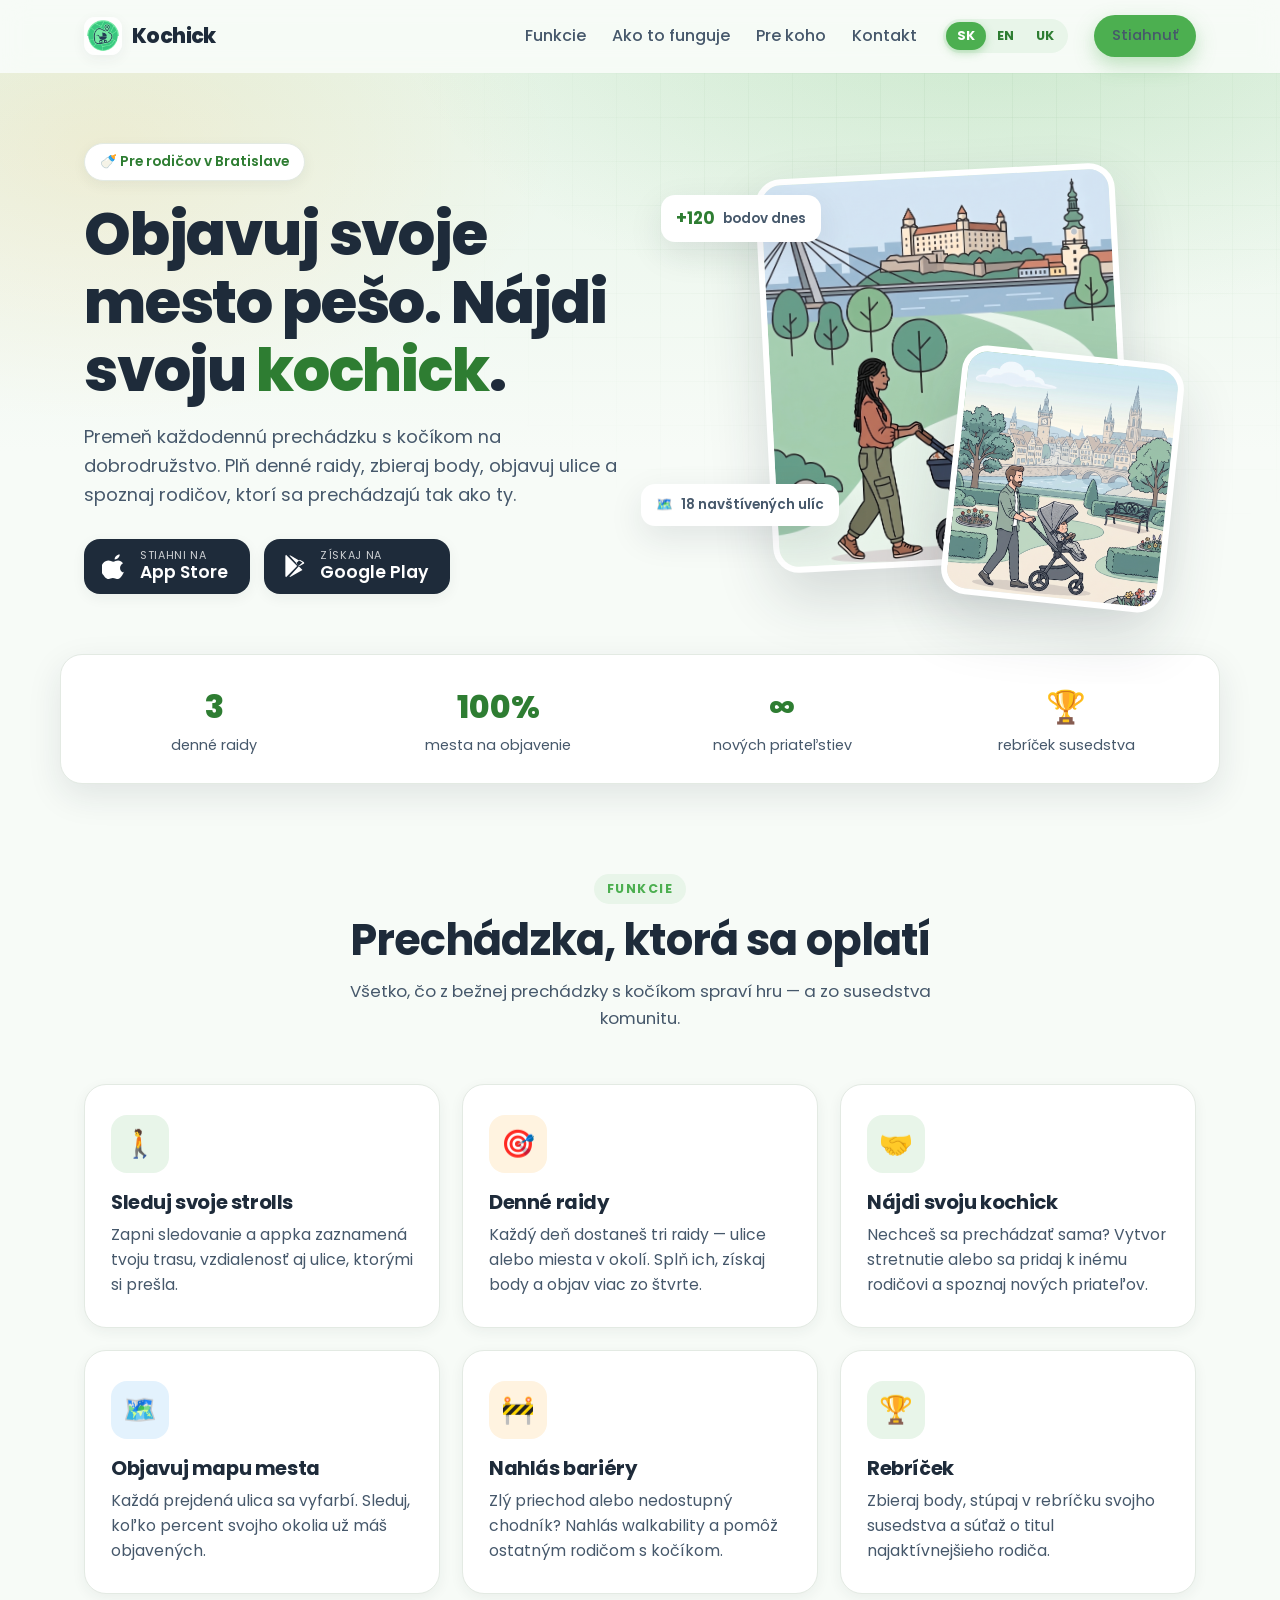
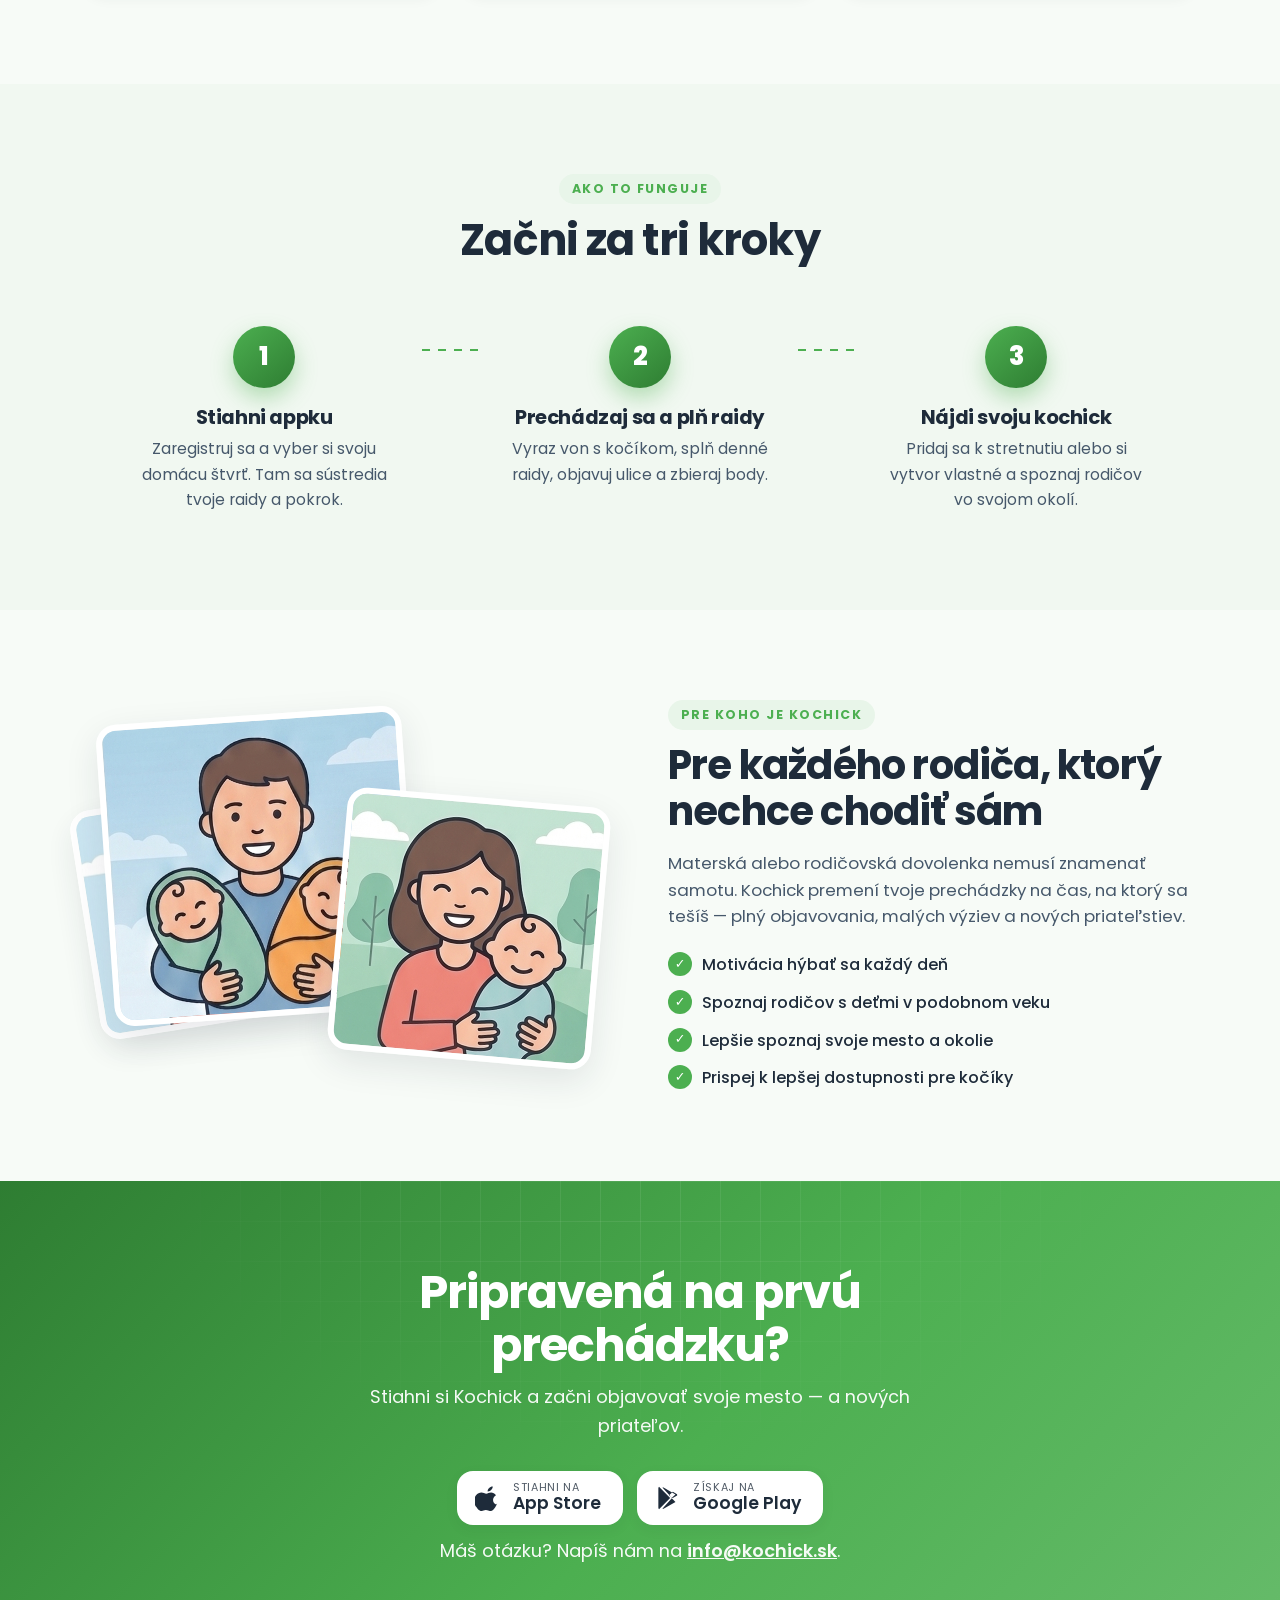
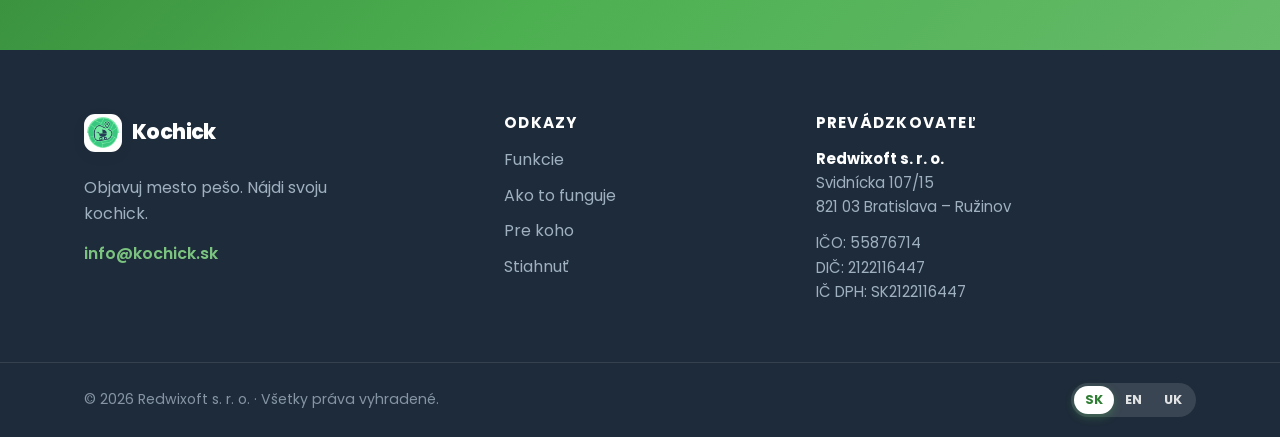
==== index.html @ a40fb98b "Init" ====
<!DOCTYPE html>
<html lang="sk">
<head>
  <meta charset="UTF-8" />
  <meta name="viewport" content="width=device-width, initial-scale=1.0" />
  <title>Kochick — Objavuj svoje mesto pešo</title>
  <meta name="description" data-i18n="meta.description"
        content="Kochick je hravá appka pre rodičov s kočíkom. Prechádzaj sa, plň denné raidy, objavuj mesto a nájdi svoju kochick — parťáčku na prechádzky." />
  <link rel="icon" type="image/png" href="assets/img/favicon.png" />

  <!-- Fonts -->
  <link rel="preconnect" href="https://fonts.googleapis.com" />
  <link rel="preconnect" href="https://fonts.gstatic.com" crossorigin />
  <link href="https://fonts.googleapis.com/css2?family=Poppins:wght@400;500;600;700;800&family=Nunito:wght@400;600;700;800&display=swap" rel="stylesheet" />

  <link rel="stylesheet" href="assets/css/styles.css" />
</head>
<body>

  <!-- ============ NAVBAR ============ -->
  <header class="nav" id="nav">
    <div class="container nav__inner">
      <a href="#top" class="brand">
        <img src="assets/img/logo.png" alt="Kochick" class="brand__logo" />
        <span class="brand__name">Kochick</span>
      </a>

      <nav class="nav__links" id="navLinks">
        <a href="#features" data-i18n="nav.features">Funkcie</a>
        <a href="#how" data-i18n="nav.how">Ako to funguje</a>
        <a href="#who" data-i18n="nav.who">Pre koho</a>
        <a href="#contact" data-i18n="nav.contact">Kontakt</a>

        <div class="lang" role="group" aria-label="Language">
          <button class="lang__btn" data-lang="sk">SK</button>
          <button class="lang__btn" data-lang="en">EN</button>
          <button class="lang__btn" data-lang="uk">UK</button>
        </div>

        <a href="#download" class="btn btn--primary btn--sm nav__cta" data-i18n="nav.download">Stiahnuť</a>
      </nav>

      <button class="nav__toggle" id="navToggle" aria-label="Menu">
        <span></span><span></span><span></span>
      </button>
    </div>
  </header>

  <main id="top">

    <!-- ============ HERO ============ -->
    <section class="hero">
      <div class="hero__bg" aria-hidden="true"></div>
      <div class="container hero__inner">
        <div class="hero__copy reveal">
          <span class="pill" data-i18n="hero.pill">🍼 Pre rodičov v Bratislave</span>
          <h1 class="hero__title" data-i18n="hero.title">Objavuj svoje mesto pešo. Nájdi svoju <span class="accent">kochick</span>.</h1>
          <p class="hero__sub" data-i18n="hero.sub">
            Premeň každodennú prechádzku s kočíkom na dobrodružstvo. Plň denné raidy, zbieraj body,
            objavuj ulice a spoznaj rodičov, ktorí sa prechádzajú tak ako ty.
          </p>

          <div class="store-row">
            <!-- IOS button — comment out this whole block to hide when only Android is ready -->
            <a class="store-btn" data-store="ios" href="#" aria-label="App Store">
              <svg viewBox="0 0 24 24" aria-hidden="true"><path d="M16.365 1.43c0 1.14-.42 2.2-1.26 3.05-.99 1-2.15 1.58-3.4 1.48-.15-1.12.4-2.28 1.2-3.06.87-.86 2.3-1.5 3.46-1.47zM20.5 17.02c-.6 1.38-.9 1.99-1.66 3.2-1.07 1.7-2.58 3.82-4.46 3.83-1.66.02-2.09-1.08-4.35-1.07-2.26.01-2.73 1.09-4.4 1.07-1.87-.02-3.3-1.93-4.37-3.63C-1.16 17.9-1.48 12.4.98 9.48c1.24-1.5 3.2-2.45 4.98-2.45 1.82 0 2.96 1.08 4.46 1.08 1.46 0 2.35-1.08 4.46-1.08 1.6 0 3.29.87 4.5 2.38-3.95 2.16-3.31 7.8.12 8.61z"/></svg>
              <span><small data-i18n="store.iosSmall">Stiahni na</small><strong>App Store</strong></span>
            </a>
            <!-- /IOS -->

            <!-- ANDROID button — comment out this whole block to hide when only iOS is ready -->
            <a class="store-btn" data-store="android" href="#" aria-label="Google Play">
              <svg viewBox="0 0 24 24" aria-hidden="true"><path d="M3.6 1.8c-.3.2-.5.6-.5 1.1v18.2c0 .5.2.9.5 1.1l.1.1L14 12.1v-.2L3.7 1.7l-.1.1zm11.9 10.5l3.4 3.4-11 6.3c-.4.2-.8.1-1.1 0l8.7-9.7zm0-.6L6.8 2.4c.3-.2.7-.2 1.1 0l11 6.3-3.4 3zm.9.3l3.6-2c.7-.4.7-1.4 0-1.8l-3.5-2-3.7 3.4 3.6 2.4z"/></svg>
              <span><small data-i18n="store.androidSmall">Získaj na</small><strong>Google Play</strong></span>
            </a>
            <!-- /ANDROID -->
          </div>
        </div>

        <div class="hero__art reveal">
          <div class="hero__phone">
            <img src="assets/img/hero-woman.png" alt="" class="hero__scene hero__scene--front" />
            <img src="assets/img/hero-man.png" alt="" class="hero__scene hero__scene--back" />
          </div>
          <div class="float-badge float-badge--1"><strong>+120</strong><span data-i18n="hero.badgePoints">bodov dnes</span></div>
          <div class="float-badge float-badge--2">🗺️ <span data-i18n="hero.badgeStreets">18 navštívených ulíc</span></div>
        </div>
      </div>
    </section>

    <!-- ============ STATS STRIP ============ -->
    <section class="stats">
      <div class="container stats__inner">
        <div class="stat reveal"><strong>3</strong><span data-i18n="stats.raids">denné raidy</span></div>
        <div class="stat reveal"><strong>100%</strong><span data-i18n="stats.map">mesta na objavenie</span></div>
        <div class="stat reveal"><strong>∞</strong><span data-i18n="stats.friends">nových priateľstiev</span></div>
        <div class="stat reveal"><strong>🏆</strong><span data-i18n="stats.rank">rebríček susedstva</span></div>
      </div>
    </section>

    <!-- ============ FEATURES ============ -->
    <section class="section" id="features">
      <div class="container">
        <div class="section__head reveal">
          <span class="eyebrow" data-i18n="features.eyebrow">Funkcie</span>
          <h2 data-i18n="features.title">Prechádzka, ktorá sa oplatí</h2>
          <p data-i18n="features.sub">Všetko, čo z bežnej prechádzky s kočíkom spraví hru — a zo susedstva komunitu.</p>
        </div>

        <div class="grid">
          <article class="card reveal">
            <div class="card__icon card__icon--green">🚶</div>
            <h3 data-i18n="feat.strolls.t">Sleduj svoje strolls</h3>
            <p data-i18n="feat.strolls.d">Zapni sledovanie a appka zaznamená tvoju trasu, vzdialenosť aj ulice, ktorými si prešla.</p>
          </article>

          <article class="card reveal">
            <div class="card__icon card__icon--orange">🎯</div>
            <h3 data-i18n="feat.raids.t">Denné raidy</h3>
            <p data-i18n="feat.raids.d">Každý deň dostaneš tri raidy — ulice alebo miesta v okolí. Splň ich, získaj body a objav viac zo štvrte.</p>
          </article>

          <article class="card reveal">
            <div class="card__icon card__icon--green">🤝</div>
            <h3 data-i18n="feat.meetups.t">Nájdi svoju kochick</h3>
            <p data-i18n="feat.meetups.d">Nechceš sa prechádzať sama? Vytvor stretnutie alebo sa pridaj k inému rodičovi a spoznaj nových priateľov.</p>
          </article>

          <article class="card reveal">
            <div class="card__icon card__icon--blue">🗺️</div>
            <h3 data-i18n="feat.map.t">Objavuj mapu mesta</h3>
            <p data-i18n="feat.map.d">Každá prejdená ulica sa vyfarbí. Sleduj, koľko percent svojho okolia už máš objavených.</p>
          </article>

          <article class="card reveal">
            <div class="card__icon card__icon--orange">🚧</div>
            <h3 data-i18n="feat.walk.t">Nahlás bariéry</h3>
            <p data-i18n="feat.walk.d">Zlý priechod alebo nedostupný chodník? Nahlás walkability a pomôž ostatným rodičom s kočíkom.</p>
          </article>

          <article class="card reveal">
            <div class="card__icon card__icon--green">🏆</div>
            <h3 data-i18n="feat.rank.t">Rebríček</h3>
            <p data-i18n="feat.rank.d">Zbieraj body, stúpaj v rebríčku svojho susedstva a súťaž o titul najaktívnejšieho rodiča.</p>
          </article>
        </div>
      </div>
    </section>

    <!-- ============ HOW IT WORKS ============ -->
    <section class="section section--tint" id="how">
      <div class="container">
        <div class="section__head reveal">
          <span class="eyebrow" data-i18n="how.eyebrow">Ako to funguje</span>
          <h2 data-i18n="how.title">Začni za tri kroky</h2>
        </div>

        <div class="steps">
          <div class="step reveal">
            <div class="step__num">1</div>
            <h3 data-i18n="how.s1.t">Stiahni appku</h3>
            <p data-i18n="how.s1.d">Zaregistruj sa a vyber si svoju domácu štvrť. Tam sa sústredia tvoje raidy a pokrok.</p>
          </div>
          <div class="step__line" aria-hidden="true"></div>
          <div class="step reveal">
            <div class="step__num">2</div>
            <h3 data-i18n="how.s2.t">Prechádzaj sa a plň raidy</h3>
            <p data-i18n="how.s2.d">Vyraz von s kočíkom, splň denné raidy, objavuj ulice a zbieraj body.</p>
          </div>
          <div class="step__line" aria-hidden="true"></div>
          <div class="step reveal">
            <div class="step__num">3</div>
            <h3 data-i18n="how.s3.t">Nájdi svoju kochick</h3>
            <p data-i18n="how.s3.d">Pridaj sa k stretnutiu alebo si vytvor vlastné a spoznaj rodičov vo svojom okolí.</p>
          </div>
        </div>
      </div>
    </section>

    <!-- ============ WHO IT'S FOR / SHOWCASE ============ -->
    <section class="section" id="who">
      <div class="container who">
        <div class="who__art reveal">
          <img src="assets/img/profile-man-2.png" alt="" class="who__img who__img--1" />
          <img src="assets/img/profile-woman.png" alt="" class="who__img who__img--2" />
          <img src="assets/img/profile-woman-2.png" alt="" class="who__img who__img--3" />
        </div>
        <div class="who__copy reveal">
          <span class="eyebrow" data-i18n="who.eyebrow">Pre koho je Kochick</span>
          <h2 data-i18n="who.title">Pre každého rodiča, ktorý nechce chodiť sám</h2>
          <p data-i18n="who.sub">Materská alebo rodičovská dovolenka nemusí znamenať samotu. Kochick premení tvoje prechádzky na čas, na ktorý sa tešíš — plný objavovania, malých výziev a nových priateľstiev.</p>
          <ul class="checklist">
            <li data-i18n="who.p1">Motivácia hýbať sa každý deň</li>
            <li data-i18n="who.p2">Spoznaj rodičov s deťmi v podobnom veku</li>
            <li data-i18n="who.p3">Lepšie spoznaj svoje mesto a okolie</li>
            <li data-i18n="who.p4">Prispej k lepšej dostupnosti pre kočíky</li>
          </ul>
        </div>
      </div>
    </section>

    <!-- ============ DOWNLOAD CTA ============ -->
    <section class="cta" id="download">
      <div class="cta__bg" aria-hidden="true"></div>
      <div class="container cta__inner reveal">
        <h2 data-i18n="cta.title">Pripravená na prvú prechádzku?</h2>
        <p data-i18n="cta.sub">Stiahni si Kochick a začni objavovať svoje mesto — a nových priateľov.</p>

        <div class="store-row store-row--center">
          <!-- IOS button — comment out this whole block to hide when only Android is ready -->
          <a class="store-btn store-btn--light" data-store="ios" href="#" aria-label="App Store">
            <svg viewBox="0 0 24 24" aria-hidden="true"><path d="M16.365 1.43c0 1.14-.42 2.2-1.26 3.05-.99 1-2.15 1.58-3.4 1.48-.15-1.12.4-2.28 1.2-3.06.87-.86 2.3-1.5 3.46-1.47zM20.5 17.02c-.6 1.38-.9 1.99-1.66 3.2-1.07 1.7-2.58 3.82-4.46 3.83-1.66.02-2.09-1.08-4.35-1.07-2.26.01-2.73 1.09-4.4 1.07-1.87-.02-3.3-1.93-4.37-3.63C-1.16 17.9-1.48 12.4.98 9.48c1.24-1.5 3.2-2.45 4.98-2.45 1.82 0 2.96 1.08 4.46 1.08 1.46 0 2.35-1.08 4.46-1.08 1.6 0 3.29.87 4.5 2.38-3.95 2.16-3.31 7.8.12 8.61z"/></svg>
            <span><small data-i18n="store.iosSmall">Stiahni na</small><strong>App Store</strong></span>
          </a>
          <!-- /IOS -->

          <!-- ANDROID button — comment out this whole block to hide when only iOS is ready -->
          <a class="store-btn store-btn--light" data-store="android" href="#" aria-label="Google Play">
            <svg viewBox="0 0 24 24" aria-hidden="true"><path d="M3.6 1.8c-.3.2-.5.6-.5 1.1v18.2c0 .5.2.9.5 1.1l.1.1L14 12.1v-.2L3.7 1.7l-.1.1zm11.9 10.5l3.4 3.4-11 6.3c-.4.2-.8.1-1.1 0l8.7-9.7zm0-.6L6.8 2.4c.3-.2.7-.2 1.1 0l11 6.3-3.4 3zm.9.3l3.6-2c.7-.4.7-1.4 0-1.8l-3.5-2-3.7 3.4 3.6 2.4z"/></svg>
            <span><small data-i18n="store.androidSmall">Získaj na</small><strong>Google Play</strong></span>
          </a>
          <!-- /ANDROID -->
        </div>
        <p class="cta__note" data-i18n="cta.soon">Máš otázku? Napíš nám na
          <a href="mailto:info@kochick.sk">info@kochick.sk</a>.</p>
      </div>
    </section>

  </main>

  <!-- ============ FOOTER ============ -->
  <footer class="footer" id="contact">
    <div class="container footer__inner">
      <div class="footer__brand">
        <a href="#top" class="brand">
          <img src="assets/img/logo.png" alt="Kochick" class="brand__logo" />
          <span class="brand__name">Kochick</span>
        </a>
        <p data-i18n="footer.tagline">Objavuj mesto pešo. Nájdi svoju kochick.</p>
        <a class="footer__mail" href="mailto:info@kochick.sk">info@kochick.sk</a>
      </div>

      <div class="footer__col">
        <h4 data-i18n="footer.linksTitle">Odkazy</h4>
        <a href="#features" data-i18n="nav.features">Funkcie</a>
        <a href="#how" data-i18n="nav.how">Ako to funguje</a>
        <a href="#who" data-i18n="nav.who">Pre koho</a>
        <a href="#download" data-i18n="nav.download">Stiahnuť</a>
      </div>

      <div class="footer__col footer__legal">
        <h4 data-i18n="footer.companyTitle">Prevádzkovateľ</h4>
        <p>
          <strong>Redwixoft s. r. o.</strong><br />
          Svidnícka 107/15<br />
          821 03 Bratislava – Ružinov
        </p>
        <p class="footer__ids">
          IČO: 55876714<br />
          DIČ: 2122116447<br />
          IČ DPH: SK2122116447
        </p>
      </div>
    </div>

    <div class="footer__bottom">
      <div class="container footer__bottom-inner">
        <span>© <span id="year">2026</span> Redwixoft s. r. o. · <span data-i18n="footer.rights">Všetky práva vyhradené.</span></span>
        <div class="lang lang--footer" role="group" aria-label="Language">
          <button class="lang__btn" data-lang="sk">SK</button>
          <button class="lang__btn" data-lang="en">EN</button>
          <button class="lang__btn" data-lang="uk">UK</button>
        </div>
      </div>
    </div>
  </footer>

  <script src="assets/js/i18n.js"></script>
  <script src="assets/js/main.js"></script>
</body>
</html>
---- assets/css/styles.css ----
/* ===================================================================
   Kochick — landing page styles
   Palette taken from the mobile app (Material green + navy ink + orange)
=================================================================== */
:root {
  --green:        #4CAF50;
  --green-dark:   #2E7D32;
  --green-darker: #1B5E20;
  --green-tint:   #E8F5E9;
  --mint:         #DCFCE7;
  --orange:       #FF9800;
  --orange-dark:  #FB8C00;
  --blue:         #2196F3;
  --ink:          #1E2B3A;
  --ink-soft:     #46586b;
  --bg:           #F7FBF7;
  --bg-alt:       #F1F8F1;
  --card:         #FFFFFF;
  --border:       #E3EAE3;
  --shadow-sm:    0 4px 14px rgba(30, 43, 58, .06);
  --shadow-md:    0 12px 34px rgba(30, 43, 58, .10);
  --shadow-lg:    0 26px 60px rgba(30, 43, 58, .16);
  --radius:       22px;
  --radius-sm:    14px;
  --maxw:         1160px;
  --font:         'Poppins', 'Nunito', system-ui, -apple-system, 'Segoe UI', sans-serif;
}

* { box-sizing: border-box; margin: 0; padding: 0; }

html { scroll-behavior: smooth; }

body {
  font-family: var(--font);
  color: var(--ink);
  background: var(--bg);
  line-height: 1.6;
  -webkit-font-smoothing: antialiased;
  overflow-x: hidden;
}

img { max-width: 100%; display: block; }
a { color: inherit; text-decoration: none; }

.container { width: 100%; max-width: var(--maxw); margin: 0 auto; padding: 0 24px; }

h1, h2, h3, h4 { line-height: 1.15; letter-spacing: -0.02em; font-weight: 700; }
.accent { color: var(--green-dark); position: relative; white-space: nowrap; }

/* ---------- Buttons ---------- */
.btn {
  display: inline-flex; align-items: center; justify-content: center;
  gap: 8px; font-weight: 600; font-size: 1rem;
  padding: 13px 24px; border-radius: 999px; cursor: pointer;
  border: none; transition: transform .18s ease, box-shadow .18s ease, background .18s ease;
}
.btn--primary { background: var(--green); color: #fff; box-shadow: 0 8px 20px rgba(76,175,80,.35); }
.btn--primary:hover { background: var(--green-dark); transform: translateY(-2px); box-shadow: 0 12px 26px rgba(76,175,80,.45); }
.btn--sm { padding: 9px 18px; font-size: .92rem; }

/* ---------- Store buttons ---------- */
.store-row { display: flex; flex-wrap: wrap; gap: 14px; margin-top: 30px; }
.store-row--center { justify-content: center; }

.store-btn {
  display: inline-flex; align-items: center; gap: 12px;
  background: var(--ink); color: #fff;
  padding: 11px 22px 11px 18px; border-radius: 16px;
  box-shadow: var(--shadow-sm);
  transition: transform .18s ease, box-shadow .18s ease, background .18s ease;
}
.store-btn:hover { transform: translateY(-3px); box-shadow: var(--shadow-md); background: #16212e; }
.store-btn svg { width: 26px; height: 26px; fill: currentColor; flex-shrink: 0; }
.store-btn span { display: flex; flex-direction: column; line-height: 1.15; text-align: left; }
.store-btn small { font-size: .68rem; opacity: .78; text-transform: uppercase; letter-spacing: .06em; }
.store-btn strong { font-size: 1.08rem; font-weight: 600; }
.store-btn--light { background: #fff; color: var(--ink); }
.store-btn--light:hover { background: #f4f7f4; }

.store-note { margin-top: 16px; color: var(--ink-soft); font-size: .92rem; }

/* ---------- Navbar ---------- */
.nav {
  position: sticky; top: 0; z-index: 100;
  background: rgba(247, 251, 247, .82);
  backdrop-filter: saturate(180%) blur(14px);
  border-bottom: 1px solid transparent;
  transition: box-shadow .25s ease, border-color .25s ease, background .25s ease;
}
.nav.is-scrolled { box-shadow: var(--shadow-sm); border-color: var(--border); background: rgba(255,255,255,.9); }
.nav__inner { display: flex; align-items: center; justify-content: space-between; height: 72px; }

.brand { display: inline-flex; align-items: center; gap: 10px; font-weight: 800; }
.brand__logo { width: 38px; height: 38px; border-radius: 11px; box-shadow: var(--shadow-sm); }
.brand__name { font-size: 1.28rem; letter-spacing: -0.03em; color: var(--ink); }

.nav__links { display: flex; align-items: center; gap: 26px; }
.nav__links > a { font-weight: 500; color: var(--ink-soft); transition: color .16s ease; }
.nav__links > a:hover { color: var(--green-dark); }

/* language switch */
.lang { display: inline-flex; background: var(--green-tint); border-radius: 999px; padding: 3px; }
.lang__btn {
  border: none; background: transparent; cursor: pointer;
  font-family: var(--font); font-weight: 700; font-size: .8rem; color: var(--green-dark);
  padding: 5px 11px; border-radius: 999px; transition: background .16s ease, color .16s ease;
}
.lang__btn.is-active { background: var(--green); color: #fff; box-shadow: 0 3px 8px rgba(76,175,80,.35); }
.lang--footer { background: rgba(255,255,255,.12); }
.lang--footer .lang__btn { color: rgba(255,255,255,.85); }
.lang--footer .lang__btn.is-active { background: #fff; color: var(--green-dark); }

.nav__toggle { display: none; flex-direction: column; gap: 5px; background: none; border: none; cursor: pointer; padding: 8px; }
.nav__toggle span { width: 24px; height: 2.5px; background: var(--ink); border-radius: 3px; transition: transform .25s ease, opacity .2s ease; }
.nav__toggle.is-open span:nth-child(1) { transform: translateY(7.5px) rotate(45deg); }
.nav__toggle.is-open span:nth-child(2) { opacity: 0; }
.nav__toggle.is-open span:nth-child(3) { transform: translateY(-7.5px) rotate(-45deg); }

/* ---------- Hero ---------- */
.hero { position: relative; padding: 70px 0 90px; overflow: hidden; }
.hero__bg {
  position: absolute; inset: 0; z-index: -1;
  background:
    radial-gradient(1000px 520px at 78% -10%, rgba(76,175,80,.18), transparent 60%),
    radial-gradient(760px 460px at 8% 12%, rgba(255,152,0,.10), transparent 60%),
    linear-gradient(180deg, var(--green-tint) 0%, var(--bg) 62%);
}
.hero__bg::after {
  content: ""; position: absolute; inset: 0;
  background-image:
    linear-gradient(rgba(46,125,50,.055) 1px, transparent 1px),
    linear-gradient(90deg, rgba(46,125,50,.055) 1px, transparent 1px);
  background-size: 44px 44px;
  -webkit-mask-image: radial-gradient(760px 520px at 75% 20%, #000, transparent 75%);
          mask-image: radial-gradient(760px 520px at 75% 20%, #000, transparent 75%);
}
.hero__inner { display: grid; grid-template-columns: 1.05fr .95fr; gap: 50px; align-items: center; }

.pill {
  display: inline-block; background: #fff; color: var(--green-dark);
  font-weight: 600; font-size: .86rem; padding: 7px 15px; border-radius: 999px;
  box-shadow: var(--shadow-sm); border: 1px solid var(--border);
}
.hero__title { font-size: clamp(2.3rem, 5vw, 3.7rem); font-weight: 800; margin: 20px 0 18px; }
.hero__sub { font-size: 1.12rem; color: var(--ink-soft); max-width: 540px; }

/* hero art */
.hero__art { position: relative; display: flex; justify-content: center; }
.hero__phone { position: relative; width: min(360px, 82%); }
.hero__scene {
  border-radius: 26px; box-shadow: var(--shadow-lg);
  border: 6px solid #fff; background: #fff;
}
.hero__scene--back {
  position: absolute; width: 62%; right: -14%; bottom: -10%;
  transform: rotate(6deg); z-index: 2;
}
.hero__scene--front { position: relative; z-index: 1; transform: rotate(-3deg); }

.float-badge {
  position: absolute; background: #fff; border-radius: 14px; padding: 10px 15px;
  box-shadow: var(--shadow-md); display: flex; align-items: center; gap: 8px;
  font-size: .85rem; color: var(--ink-soft); z-index: 3; font-weight: 600;
}
.float-badge strong { color: var(--green-dark); font-size: 1.05rem; }
.float-badge--1 { top: 6%; left: -6%; animation: bob 4s ease-in-out infinite; }
.float-badge--2 { bottom: 10%; left: -10%; animation: bob 4.6s ease-in-out infinite .6s; }
@keyframes bob { 0%,100% { transform: translateY(0); } 50% { transform: translateY(-9px); } }

/* ---------- Stats strip ---------- */
.stats { margin-top: -30px; }
.stats__inner {
  display: grid; grid-template-columns: repeat(4, 1fr); gap: 18px;
  background: #fff; border: 1px solid var(--border); border-radius: var(--radius);
  box-shadow: var(--shadow-md); padding: 26px 20px;
}
.stat { text-align: center; }
.stat strong { display: block; font-size: 2rem; color: var(--green-dark); font-weight: 800; }
.stat span { font-size: .9rem; color: var(--ink-soft); }

/* ---------- Sections ---------- */
.section { padding: 90px 0; }
.section--tint { background: var(--bg-alt); }
.section__head { text-align: center; max-width: 640px; margin: 0 auto 52px; }
.section__head h2 { font-size: clamp(1.9rem, 3.6vw, 2.7rem); margin: 12px 0 12px; }
.section__head p { color: var(--ink-soft); font-size: 1.05rem; }
.eyebrow {
  display: inline-block; text-transform: uppercase; letter-spacing: .12em;
  font-size: .78rem; font-weight: 700; color: var(--green);
  background: var(--green-tint); padding: 5px 13px; border-radius: 999px;
}

/* ---------- Feature grid ---------- */
.grid { display: grid; grid-template-columns: repeat(3, 1fr); gap: 22px; }
.card {
  background: var(--card); border: 1px solid var(--border); border-radius: var(--radius);
  padding: 30px 26px; box-shadow: var(--shadow-sm);
  transition: transform .2s ease, box-shadow .2s ease, border-color .2s ease;
}
.card:hover { transform: translateY(-6px); box-shadow: var(--shadow-md); border-color: #cfe3cf; }
.card__icon {
  width: 58px; height: 58px; border-radius: 16px; display: grid; place-items: center;
  font-size: 1.7rem; margin-bottom: 18px;
}
.card__icon--green  { background: var(--green-tint); }
.card__icon--orange { background: #FFF3E0; }
.card__icon--blue   { background: #E3F2FD; }
.card h3 { font-size: 1.24rem; margin-bottom: 8px; }
.card p { color: var(--ink-soft); font-size: .98rem; }

/* ---------- How it works ---------- */
.steps { display: flex; align-items: flex-start; justify-content: center; gap: 8px; flex-wrap: wrap; }
.step { flex: 1; min-width: 220px; max-width: 300px; text-align: center; padding: 8px 14px; }
.step__num {
  width: 62px; height: 62px; margin: 0 auto 18px; border-radius: 50%;
  display: grid; place-items: center; font-size: 1.6rem; font-weight: 800; color: #fff;
  background: linear-gradient(140deg, var(--green) 0%, var(--green-dark) 100%);
  box-shadow: 0 10px 22px rgba(76,175,80,.38);
}
.step h3 { font-size: 1.24rem; margin-bottom: 8px; }
.step p { color: var(--ink-soft); font-size: .98rem; }
.step__line { flex: 0 0 60px; height: 2px; margin-top: 31px; background: repeating-linear-gradient(90deg, var(--green) 0 8px, transparent 8px 16px); align-self: flex-start; }

/* ---------- Who / showcase ---------- */
.who { display: grid; grid-template-columns: 1fr 1fr; gap: 56px; align-items: center; }
.who__art { position: relative; min-height: 360px; }
.who__img { position: absolute; border-radius: 20px; border: 6px solid #fff; box-shadow: var(--shadow-md); }
.who__img--1 { width: 58%; top: 0; left: 4%; z-index: 2; transform: rotate(-4deg); }
.who__img--2 { width: 50%; bottom: 4%; right: 2%; z-index: 3; transform: rotate(5deg); }
.who__img--3 { width: 44%; bottom: 14%; left: 0; z-index: 1; transform: rotate(-9deg); opacity: .96; }
.who__copy h2 { font-size: clamp(1.8rem, 3.4vw, 2.5rem); margin: 12px 0 16px; }
.who__copy > p { color: var(--ink-soft); font-size: 1.05rem; margin-bottom: 22px; }
.checklist { list-style: none; display: grid; gap: 12px; }
.checklist li { position: relative; padding-left: 34px; font-weight: 500; color: var(--ink); }
.checklist li::before {
  content: "✓"; position: absolute; left: 0; top: 0;
  width: 24px; height: 24px; border-radius: 50%; background: var(--green); color: #fff;
  display: grid; place-items: center; font-size: .8rem; font-weight: 800;
}

/* ---------- CTA ---------- */
.cta { position: relative; padding: 84px 0; overflow: hidden; color: #fff; }
.cta__bg {
  position: absolute; inset: 0; z-index: -1;
  background: linear-gradient(135deg, var(--green-dark) 0%, var(--green) 55%, #66BB6A 100%);
}
.cta__bg::after {
  content: ""; position: absolute; inset: 0;
  background-image:
    linear-gradient(rgba(255,255,255,.09) 1px, transparent 1px),
    linear-gradient(90deg, rgba(255,255,255,.09) 1px, transparent 1px);
  background-size: 40px 40px;
  -webkit-mask-image: radial-gradient(700px 400px at 50% 0%, #000, transparent 70%);
          mask-image: radial-gradient(700px 400px at 50% 0%, #000, transparent 70%);
}
.cta__inner { text-align: center; max-width: 660px; margin: 0 auto; }
.cta__inner h2 { font-size: clamp(2rem, 4vw, 2.9rem); }
.cta__inner > p { font-size: 1.12rem; opacity: .95; margin-top: 12px; }
.cta__note { margin-top: 20px; font-size: .95rem; opacity: .92; }
.cta__note a { text-decoration: underline; font-weight: 600; }

/* ---------- Footer ---------- */
.footer { background: var(--ink); color: #cdd6e0; padding-top: 64px; }
.footer__inner { display: grid; grid-template-columns: 1.4fr 1fr 1.4fr; gap: 40px; padding-bottom: 46px; }
.footer .brand__name { color: #fff; }
.footer__brand > p { margin: 16px 0 14px; color: #9fb0c0; max-width: 280px; }
.footer__mail { color: #7BC47F; font-weight: 600; }
.footer__mail:hover { text-decoration: underline; }
.footer__col h4 { color: #fff; font-size: .95rem; text-transform: uppercase; letter-spacing: .08em; margin-bottom: 16px; }
.footer__col a { display: block; color: #9fb0c0; margin-bottom: 10px; transition: color .16s ease; }
.footer__col a:hover { color: #fff; }
.footer__legal p { color: #9fb0c0; margin-bottom: 12px; font-size: .94rem; }
.footer__legal strong { color: #fff; }
.footer__ids { font-size: .88rem; color: #7f909f; }
.footer__bottom { border-top: 1px solid rgba(255,255,255,.1); padding: 20px 0; }
.footer__bottom-inner { display: flex; align-items: center; justify-content: space-between; gap: 16px; flex-wrap: wrap; font-size: .88rem; color: #8595a4; }

/* ---------- Reveal animation ---------- */
.reveal { opacity: 0; transform: translateY(26px); transition: opacity .7s cubic-bezier(.2,.7,.2,1), transform .7s cubic-bezier(.2,.7,.2,1); }
.reveal.is-visible { opacity: 1; transform: none; }
@media (prefers-reduced-motion: reduce) {
  .reveal { opacity: 1; transform: none; transition: none; }
  .float-badge { animation: none; }
  html { scroll-behavior: auto; }
}

/* ---------- Responsive ---------- */
@media (max-width: 900px) {
  .hero__inner { grid-template-columns: 1fr; gap: 56px; }
  .hero__copy { text-align: center; }
  .hero__sub { margin-inline: auto; }
  .store-row { justify-content: center; }
  .hero__art { margin-top: 10px; }
  .who { grid-template-columns: 1fr; gap: 40px; }
  .who__art { max-width: 440px; margin: 0 auto; width: 100%; }
  .grid { grid-template-columns: repeat(2, 1fr); }
  .footer__inner { grid-template-columns: 1fr 1fr; }
  .footer__brand { grid-column: 1 / -1; }
}

@media (max-width: 720px) {
  .nav__links {
    position: fixed; inset: 72px 0 auto 0;
    flex-direction: column; align-items: flex-start; gap: 6px;
    background: #fff; padding: 18px 24px 26px; border-bottom: 1px solid var(--border);
    box-shadow: var(--shadow-md);
    transform: translateY(-140%); transition: transform .32s cubic-bezier(.4,0,.2,1);
    height: auto;
  }
  .nav__links.is-open { transform: translateY(0); }
  .nav__links > a { padding: 8px 0; font-size: 1.05rem; }
  .nav__cta { margin-top: 8px; }
  .lang { margin-top: 8px; }
  .nav__toggle { display: flex; }
  .stats__inner { grid-template-columns: repeat(2, 1fr); gap: 24px 12px; }
  .steps { flex-direction: column; align-items: center; }
  .step__line { width: 2px; height: 40px; flex: 0 0 40px; margin: 0; background: repeating-linear-gradient(180deg, var(--green) 0 8px, transparent 8px 16px); }
}

@media (max-width: 460px) {
  .grid { grid-template-columns: 1fr; }
  .section { padding: 64px 0; }
  .hero { padding: 44px 0 70px; }
  .store-btn { flex: 1; justify-content: center; }
}
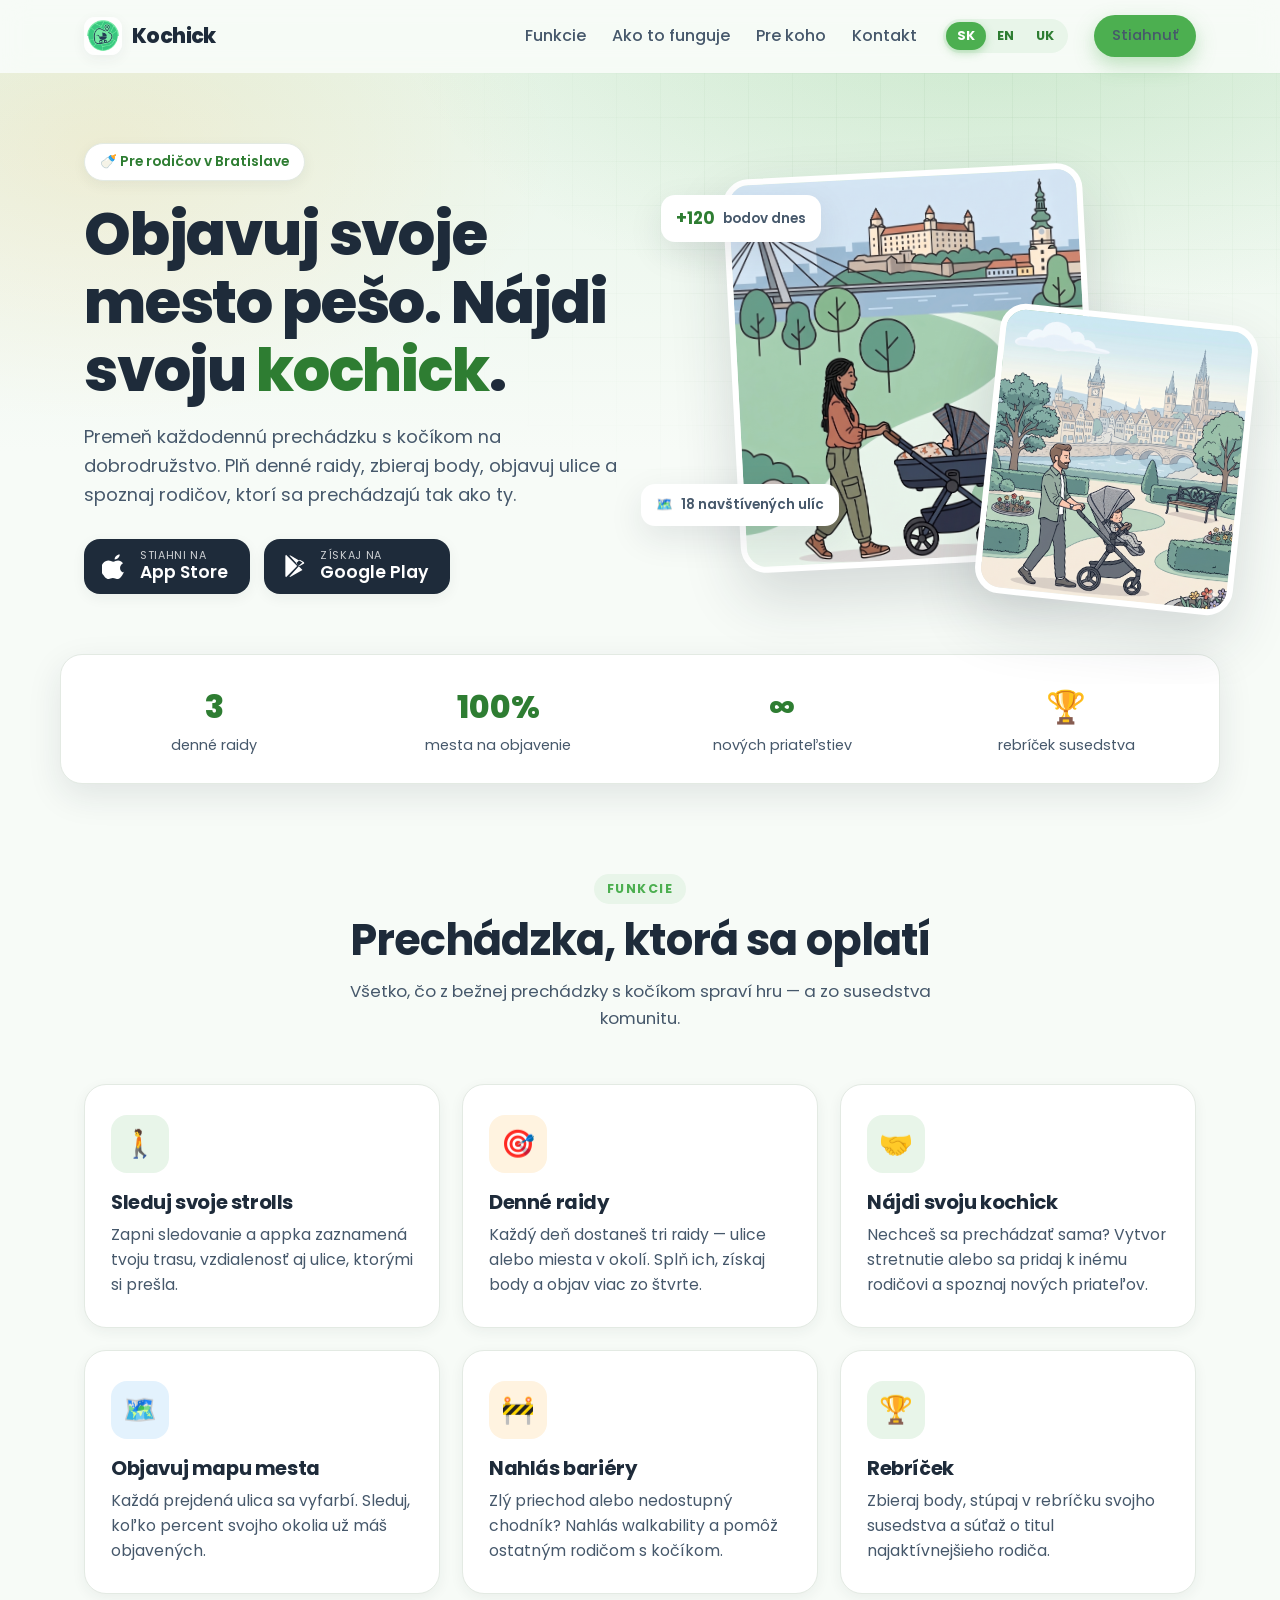
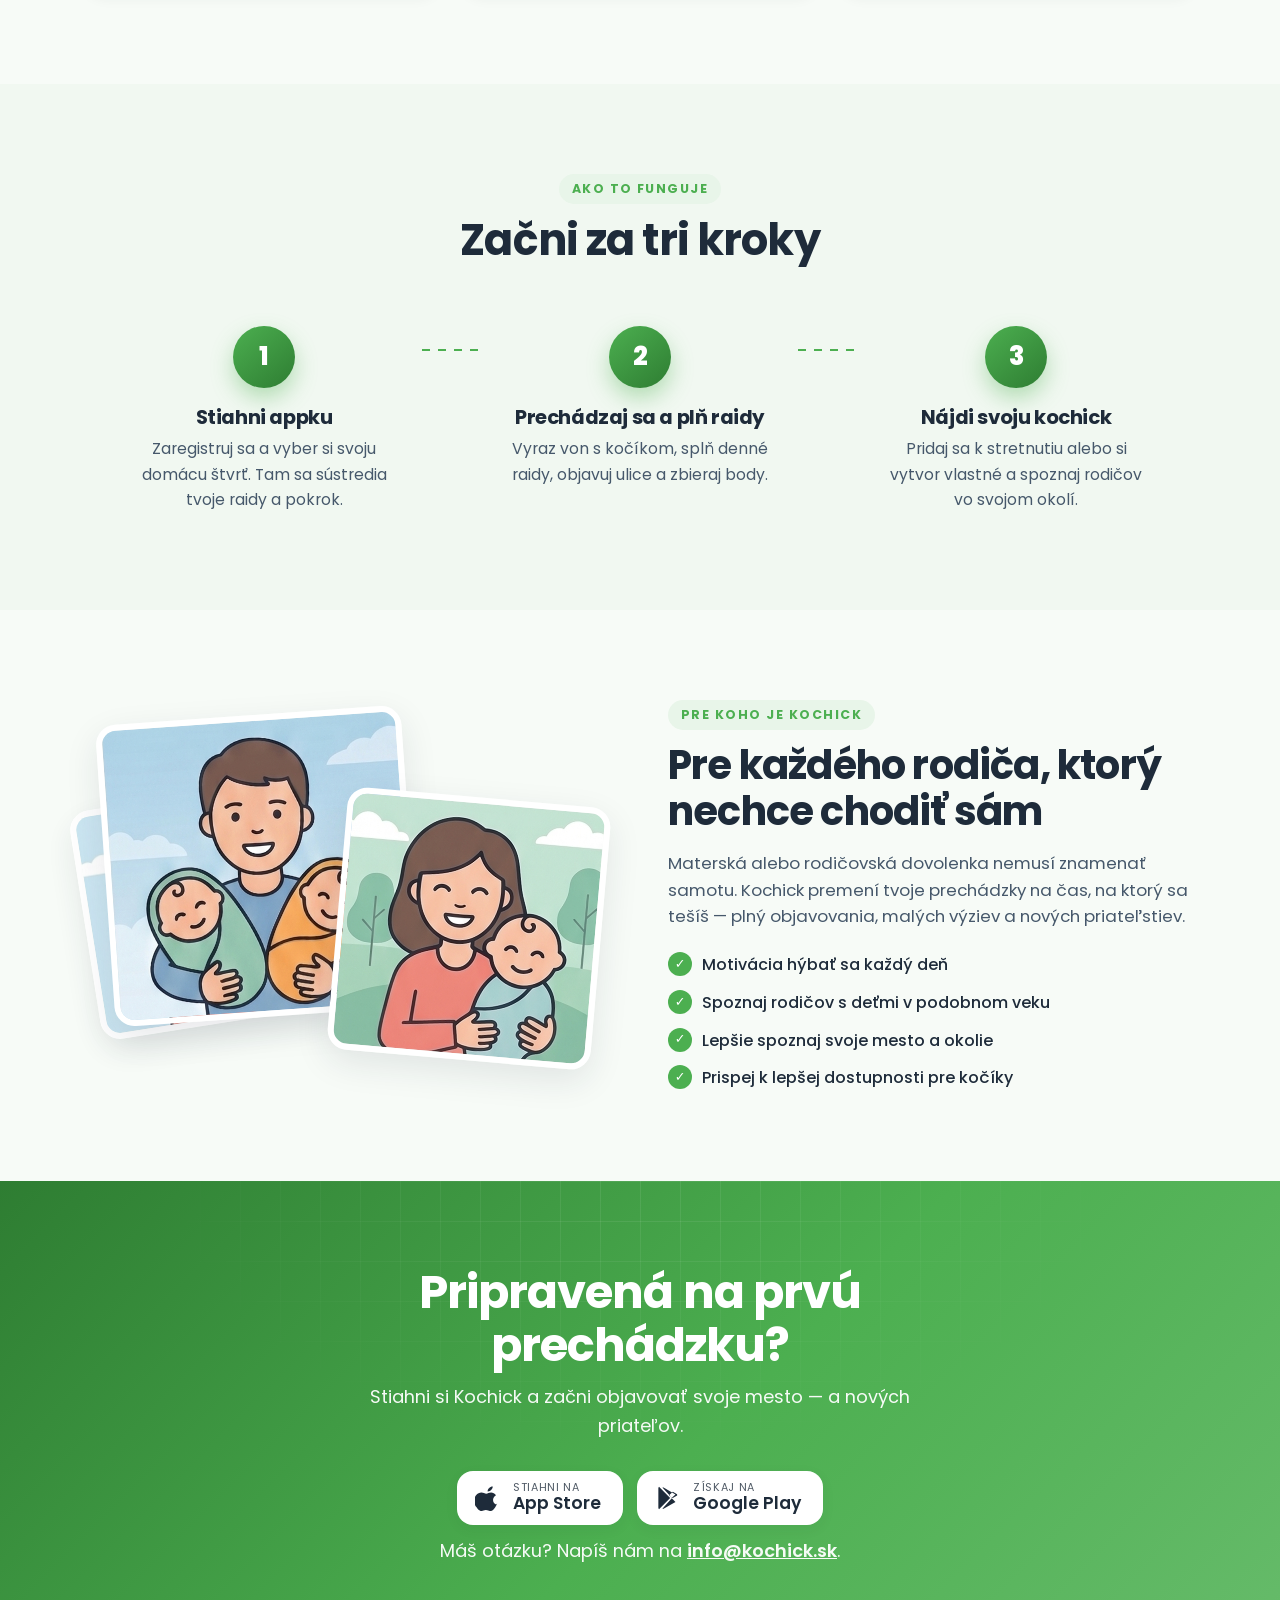
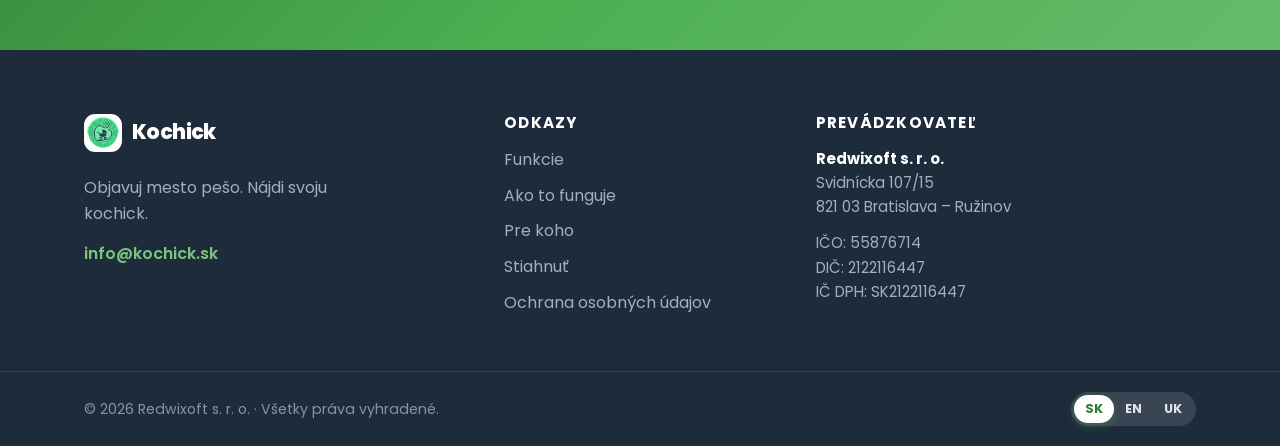
==== commit b60ff9de: "T and C" ====
--- a/index.html
+++ b/index.html
@@ -246,6 +246,7 @@
         <a href="#how" data-i18n="nav.how">Ako to funguje</a>
         <a href="#who" data-i18n="nav.who">Pre koho</a>
         <a href="#download" data-i18n="nav.download">Stiahnuť</a>
+        <a href="privacy.html" data-i18n="footer.privacy">Ochrana osobných údajov</a>
       </div>
 
       <div class="footer__col footer__legal">
--- a/assets/css/styles.css
+++ b/assets/css/styles.css
@@ -152,10 +152,10 @@
   border: 6px solid #fff; background: #fff;
 }
 .hero__scene--back {
-  position: absolute; width: 62%; right: -14%; bottom: -10%;
+  position: absolute; width: 72%; right: -34%; bottom: -10%;
   transform: rotate(6deg); z-index: 2;
 }
-.hero__scene--front { position: relative; z-index: 1; transform: rotate(-3deg); }
+.hero__scene--front { position: relative; z-index: 1; transform: translateX(-9%) rotate(-3deg); }
 
 .float-badge {
   position: absolute; background: #fff; border-radius: 14px; padding: 10px 15px;
@@ -274,6 +274,33 @@
 .footer__ids { font-size: .88rem; color: #7f909f; }
 .footer__bottom { border-top: 1px solid rgba(255,255,255,.1); padding: 20px 0; }
 .footer__bottom-inner { display: flex; align-items: center; justify-content: space-between; gap: 16px; flex-wrap: wrap; font-size: .88rem; color: #8595a4; }
+
+/* ---------- Legal / Privacy page ---------- */
+.legal { padding: 48px 0 84px; background: var(--bg); }
+.legal__inner { max-width: 820px; }
+.legal__back {
+  display: inline-flex; align-items: center; gap: 6px;
+  color: var(--green-dark); font-weight: 600; font-size: .92rem; margin-bottom: 22px;
+}
+.legal__back:hover { text-decoration: underline; }
+.legal__doc h1 { font-size: clamp(1.7rem, 3.4vw, 2.4rem); font-weight: 800; margin-bottom: 8px; }
+.legal__meta { color: var(--ink-soft); font-size: .9rem; margin-bottom: 30px; }
+.legal__doc h2 { font-size: 1.32rem; color: var(--green-darker); margin: 34px 0 12px; }
+.legal__doc p { color: var(--ink-soft); margin-bottom: 14px; }
+.legal__doc ul { list-style: none; display: grid; gap: 12px; margin: 6px 0 18px; }
+.legal__doc li { position: relative; padding-left: 22px; color: var(--ink-soft); }
+.legal__doc li::before {
+  content: ""; position: absolute; left: 2px; top: .62em;
+  width: 7px; height: 7px; border-radius: 50%; background: var(--green);
+}
+.legal__doc li strong, .legal__doc td strong { color: var(--ink); }
+.legal__table-wrap { overflow-x: auto; margin: 6px 0 20px; }
+.legal__doc table { border-collapse: collapse; width: 100%; min-width: 520px; font-size: .94rem; }
+.legal__doc th, .legal__doc td { text-align: left; padding: 12px 14px; border: 1px solid var(--border); vertical-align: top; }
+.legal__doc th { background: var(--green-tint); color: var(--green-darker); font-weight: 700; }
+.legal__doc td { color: var(--ink-soft); }
+.legal__contact { margin-top: 30px; padding-top: 20px; border-top: 1px solid var(--border); font-size: .95rem; }
+.legal__contact a { color: var(--green-dark); font-weight: 600; text-decoration: underline; }
 
 /* ---------- Reveal animation ---------- */
 .reveal { opacity: 0; transform: translateY(26px); transition: opacity .7s cubic-bezier(.2,.7,.2,1), transform .7s cubic-bezier(.2,.7,.2,1); }
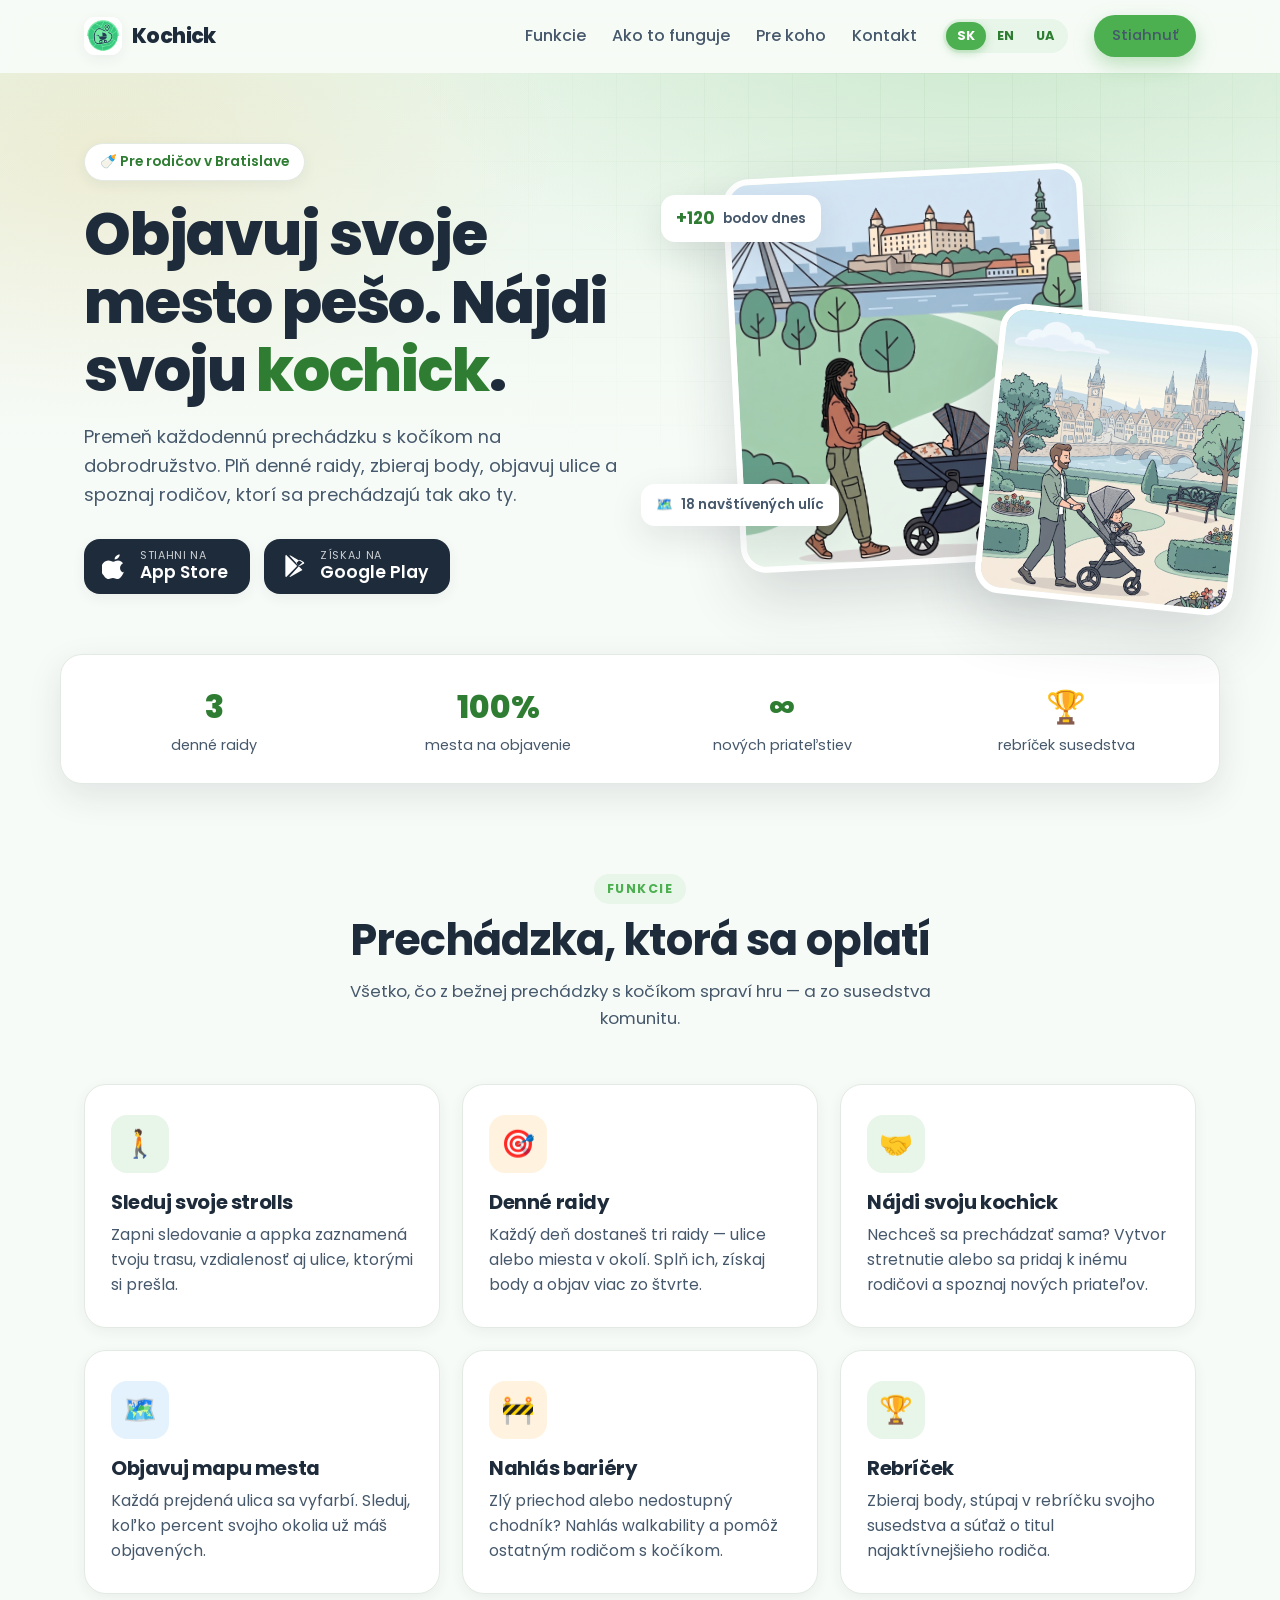
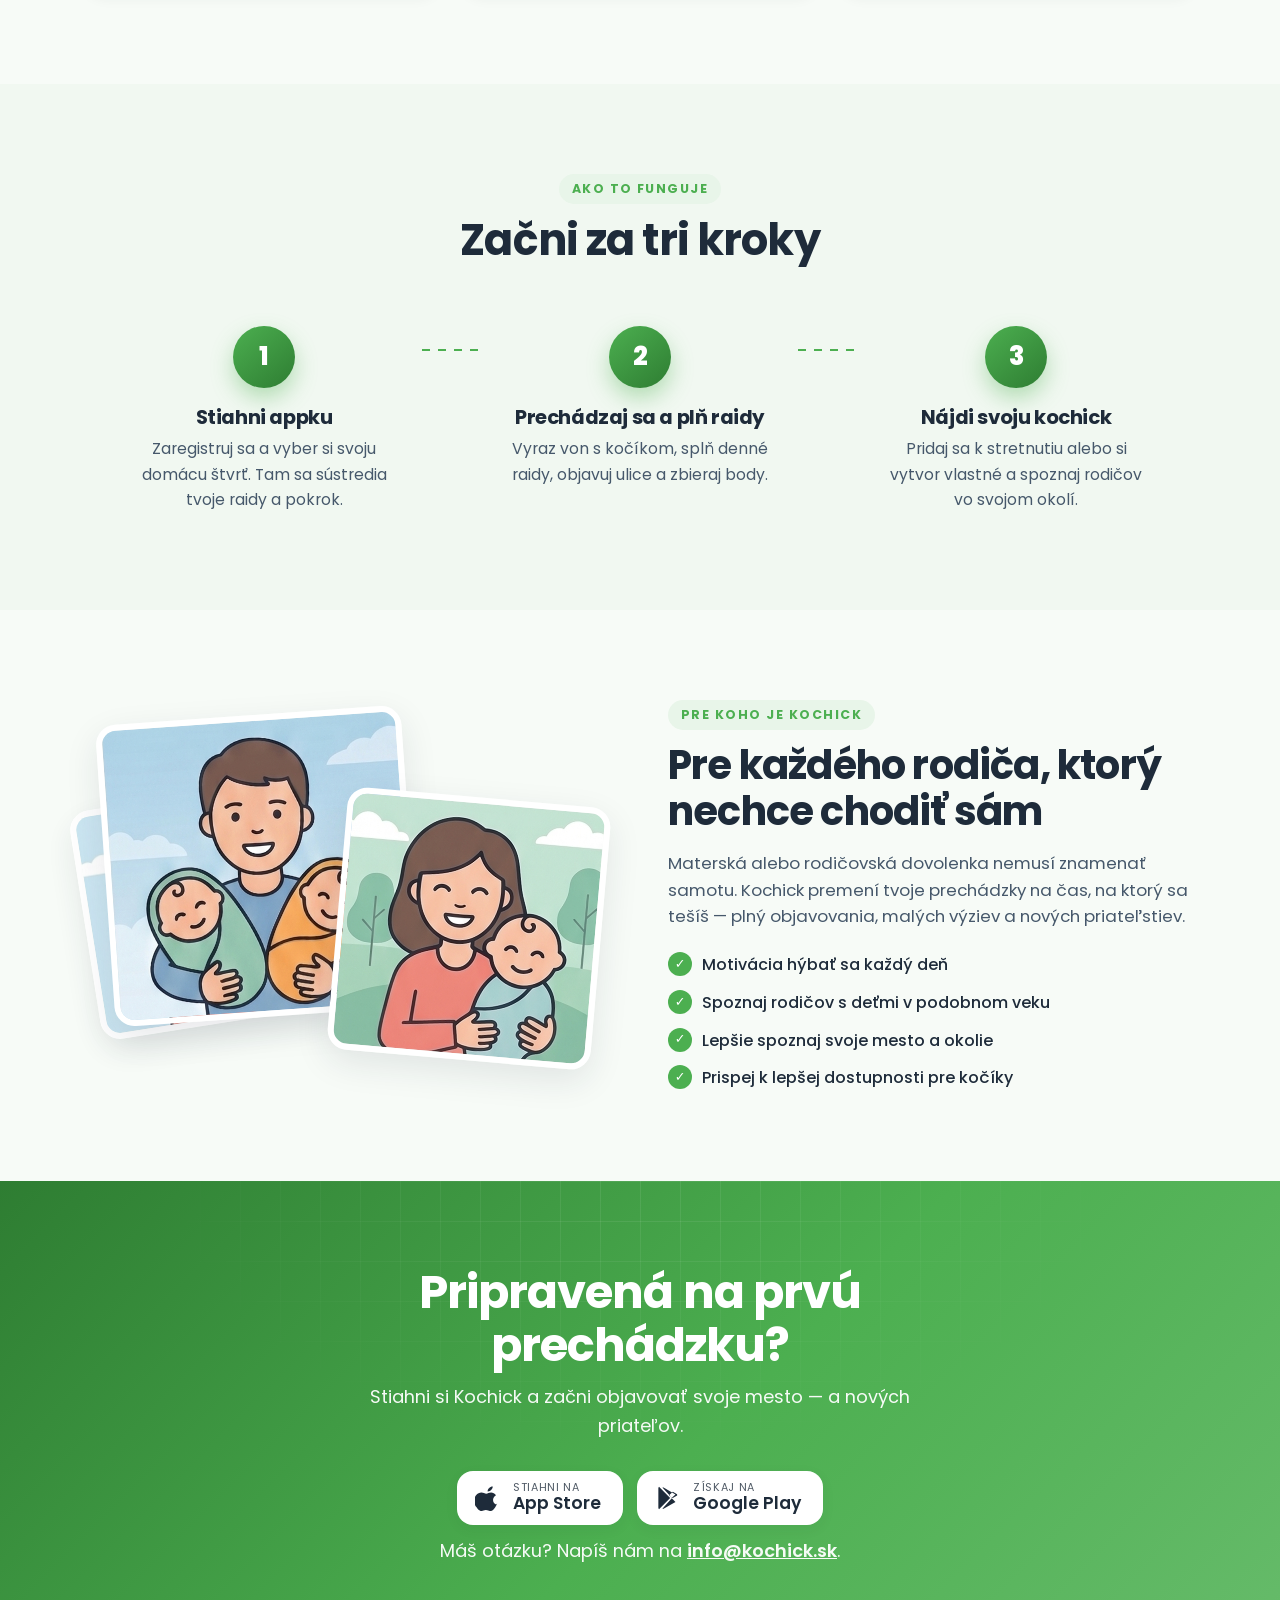
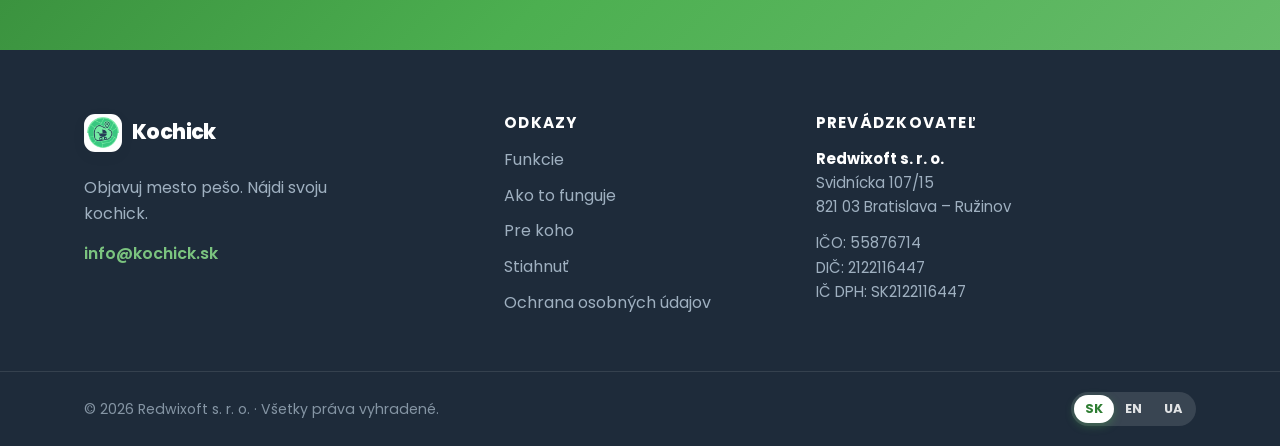
==== commit 28598ae8: "UA language update" ====
--- a/index.html
+++ b/index.html
@@ -34,7 +34,7 @@
         <div class="lang" role="group" aria-label="Language">
           <button class="lang__btn" data-lang="sk">SK</button>
           <button class="lang__btn" data-lang="en">EN</button>
-          <button class="lang__btn" data-lang="uk">UK</button>
+          <button class="lang__btn" data-lang="uk">UA</button>
         </div>
 
         <a href="#download" class="btn btn--primary btn--sm nav__cta" data-i18n="nav.download">Stiahnuť</a>
@@ -270,7 +270,7 @@
         <div class="lang lang--footer" role="group" aria-label="Language">
           <button class="lang__btn" data-lang="sk">SK</button>
           <button class="lang__btn" data-lang="en">EN</button>
-          <button class="lang__btn" data-lang="uk">UK</button>
+          <button class="lang__btn" data-lang="uk">UA</button>
         </div>
       </div>
     </div>
